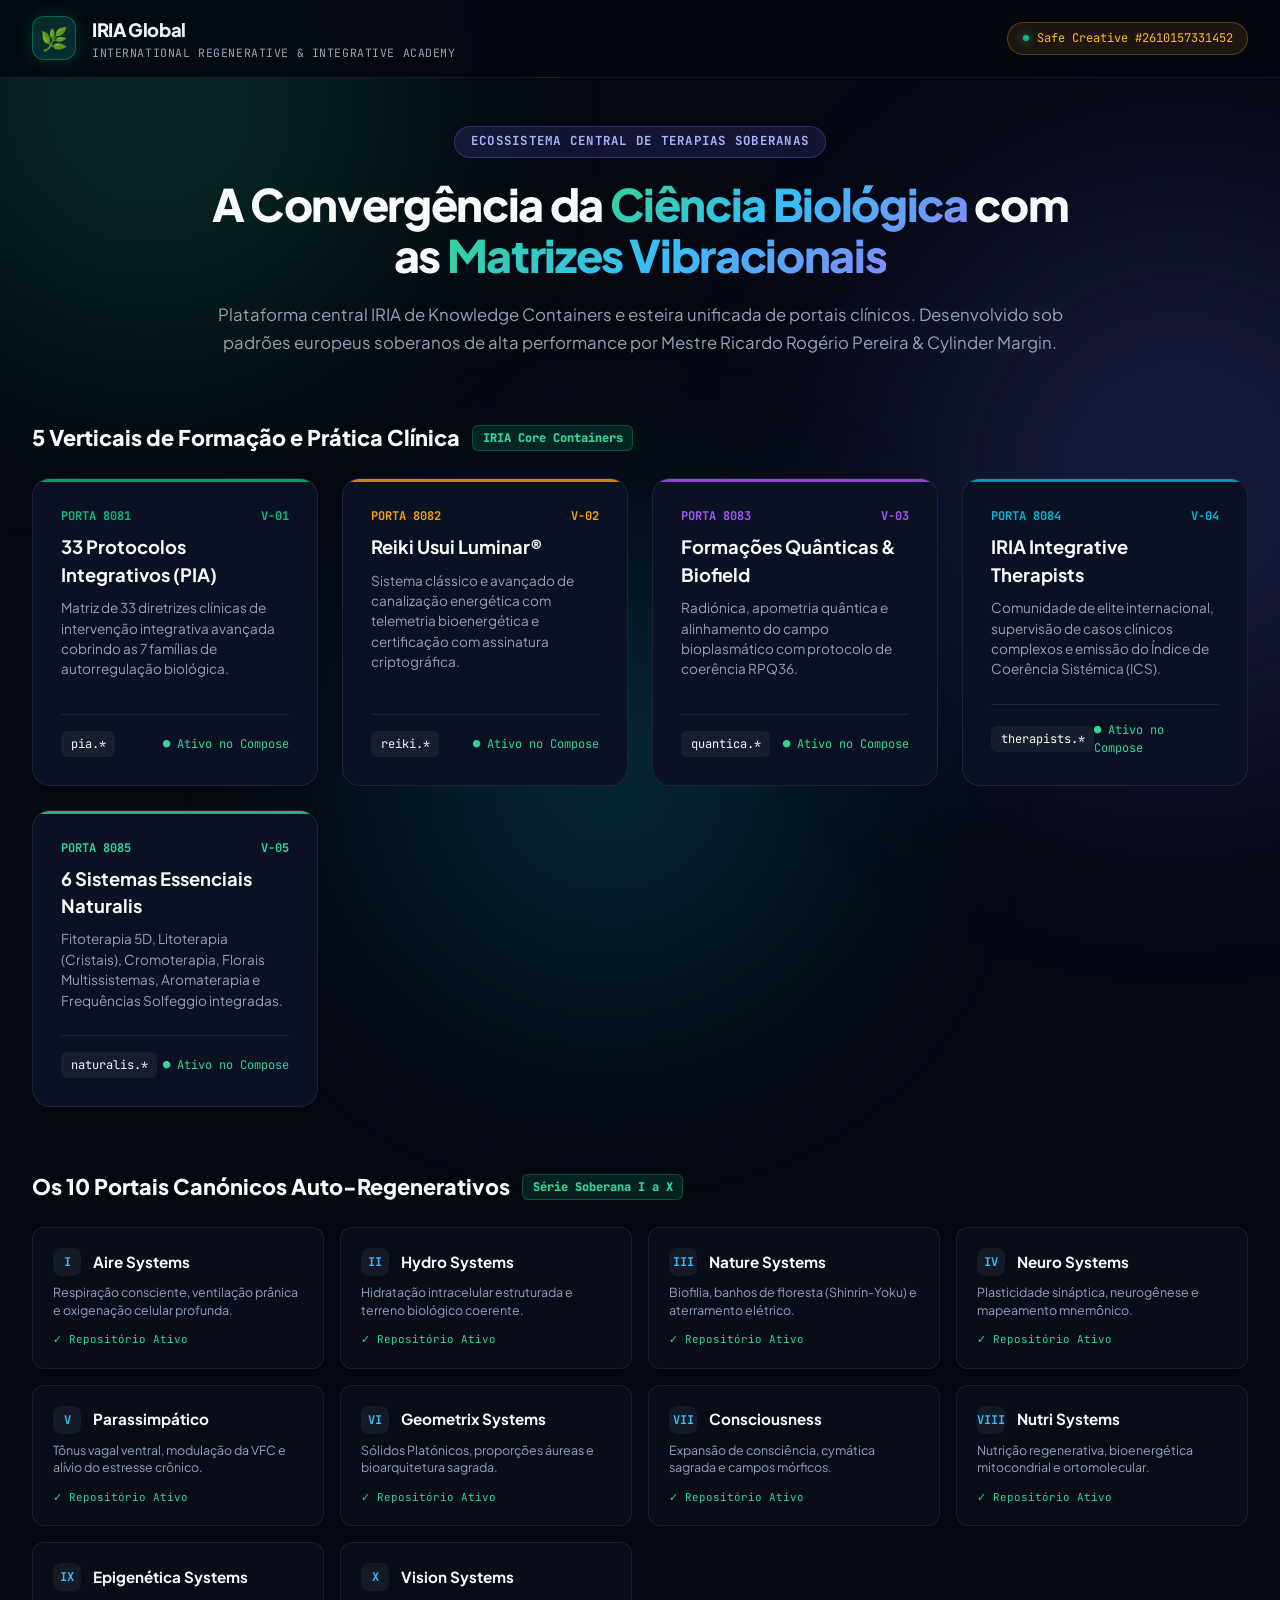
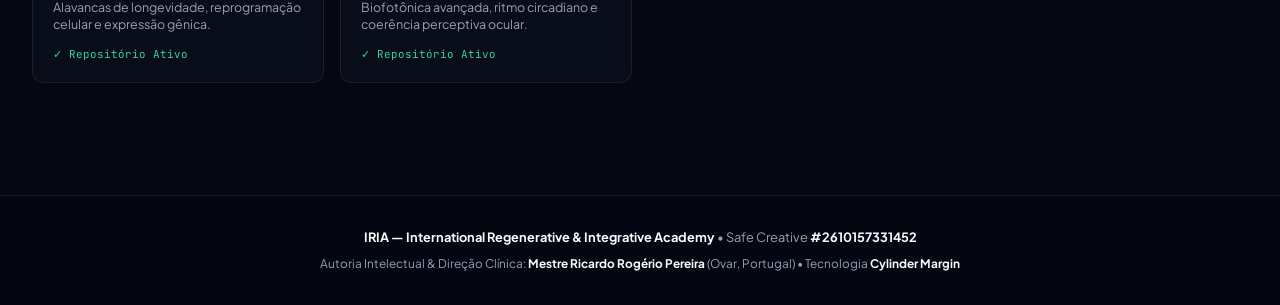
==== hub/index.html @ e81fe2b5 "feat(hub): adicionar Dockerfile raiz e Portal Central Soberano Hub da IRIA" ====
<!DOCTYPE html>
<html lang="pt-PT">
<head>
  <meta charset="UTF-8" />
  <meta name="viewport" content="width=device-width, initial-scale=1.0" />
  <meta name="description" content="IRIA — International Regenerative & Integrative Academy | Plataforma Central e Hub de Knowledge Containers Soberanos." />
  <meta name="author" content="Mestre Ricardo Rogério Pereira" />
  <meta name="copyright" content="Safe Creative #2610157331452" />
  <title>IRIA Global — International Regenerative & Integrative Academy</title>
  
  <link rel="preconnect" href="https://fonts.googleapis.com">
  <link rel="preconnect" href="https://fonts.gstatic.com" crossorigin>
  <link href="https://fonts.googleapis.com/css2?family=Plus+Jakarta+Sans:wght@300;400;500;600;700;800&family=JetBrains+Mono:wght@400;600;700&display=swap" rel="stylesheet">
  
  <style>
    :root {
      --bg-deep: #050811;
      --bg-surface: #0a1122;
      --bg-card: #0f1a33;
      --bg-card-hover: #162447;
      --border-subtle: rgba(255, 255, 255, 0.08);
      --border-active: rgba(16, 185, 129, 0.4);
      --accent-emerald: #10b981;
      --accent-cyan: #06b6d4;
      --accent-gold: #f59e0b;
      --accent-purple: #a855f7;
      --accent-indigo: #6366f1;
      --text-main: #f8fafc;
      --text-muted: #94a3b8;
      --font-sans: 'Plus Jakarta Sans', -apple-system, sans-serif;
      --font-mono: 'JetBrains Mono', monospace;
    }

    * { box-sizing: border-box; margin: 0; padding: 0; }
    body {
      background-color: var(--bg-deep);
      color: var(--text-main);
      font-family: var(--font-sans);
      min-height: 100vh;
      display: flex;
      flex-direction: column;
      overflow-x: hidden;
      line-height: 1.5;
    }

    /* Glow backdrop */
    .glow-orb {
      position: fixed;
      border-radius: 50%;
      filter: blur(120px);
      pointer-events: none;
      z-index: 0;
      opacity: 0.18;
    }
    .glow-1 { width: 500px; height: 500px; background: #10b981; top: -150px; left: -100px; }
    .glow-2 { width: 600px; height: 600px; background: #6366f1; top: 20%; right: -200px; }
    .glow-3 { width: 450px; height: 450px; background: #06b6d4; bottom: -100px; left: 30%; }

    header {
      position: sticky;
      top: 0;
      z-index: 50;
      background: rgba(5, 8, 17, 0.85);
      backdrop-filter: blur(16px);
      border-bottom: 1px solid var(--border-subtle);
      padding: 1rem 2rem;
      display: flex;
      justify-content: space-between;
      align-items: center;
    }

    .brand-group {
      display: flex;
      align-items: center;
      gap: 1rem;
    }

    .brand-logo {
      width: 44px;
      height: 44px;
      border-radius: 12px;
      background: linear-gradient(135deg, rgba(16, 185, 129, 0.2), rgba(6, 182, 212, 0.2));
      border: 1px solid rgba(16, 185, 129, 0.4);
      display: flex;
      align-items: center;
      justify-content: center;
      font-size: 1.4rem;
      box-shadow: 0 0 20px rgba(16, 185, 129, 0.2);
    }

    .brand-text h1 {
      font-size: 1.15rem;
      font-weight: 800;
      letter-spacing: -0.02em;
      background: linear-gradient(90deg, #f8fafc, #93c5fd);
      -webkit-background-clip: text;
      -webkit-text-fill-color: transparent;
    }

    .brand-text p {
      font-size: 0.72rem;
      color: var(--text-muted);
      font-family: var(--font-mono);
      letter-spacing: 0.05em;
      text-transform: uppercase;
    }

    .seal-badge {
      display: inline-flex;
      align-items: center;
      gap: 0.5rem;
      padding: 0.4rem 0.9rem;
      border-radius: 9999px;
      background: rgba(245, 158, 11, 0.1);
      border: 1px solid rgba(245, 158, 11, 0.3);
      font-family: var(--font-mono);
      font-size: 0.75rem;
      color: #fbbf24;
    }

    .seal-dot {
      width: 6px;
      height: 6px;
      background: #10b981;
      border-radius: 50%;
      box-shadow: 0 0 8px #10b981;
    }

    main {
      position: relative;
      z-index: 10;
      max-width: 1360px;
      margin: 0 auto;
      padding: 3rem 2rem;
      width: 100%;
    }

    .hero-section {
      text-align: center;
      max-width: 860px;
      margin: 0 auto 4rem auto;
    }

    .hero-tag {
      display: inline-block;
      padding: 0.35rem 1rem;
      border-radius: 9999px;
      background: rgba(99, 102, 241, 0.15);
      border: 1px solid rgba(99, 102, 241, 0.35);
      color: #a5b4fc;
      font-size: 0.78rem;
      font-weight: 700;
      letter-spacing: 0.1em;
      text-transform: uppercase;
      font-family: var(--font-mono);
      margin-bottom: 1.25rem;
    }

    .hero-section h2 {
      font-size: 2.8rem;
      font-weight: 800;
      letter-spacing: -0.03em;
      line-height: 1.15;
      margin-bottom: 1.25rem;
    }

    .hero-section h2 span {
      background: linear-gradient(135deg, #34d399, #38bdf8, #818cf8);
      -webkit-background-clip: text;
      -webkit-text-fill-color: transparent;
    }

    .hero-section p {
      font-size: 1.05rem;
      color: var(--text-muted);
      line-height: 1.7;
    }

    .section-title {
      font-size: 1.35rem;
      font-weight: 800;
      margin-bottom: 1.5rem;
      display: flex;
      align-items: center;
      gap: 0.75rem;
    }

    .section-title .pill {
      font-size: 0.75rem;
      font-family: var(--font-mono);
      padding: 0.2rem 0.6rem;
      border-radius: 6px;
      background: rgba(16, 185, 129, 0.15);
      color: #34d399;
      border: 1px solid rgba(16, 185, 129, 0.3);
    }

    /* Grid Verticais Core */
    .verticals-grid {
      display: grid;
      grid-template-columns: repeat(auto-fit, minmax(250px, 1fr));
      gap: 1.5rem;
      margin-bottom: 4rem;
    }

    .v-card {
      background: var(--bg-surface);
      border: 1px solid var(--border-subtle);
      border-radius: 18px;
      padding: 1.75rem;
      transition: all 0.25s cubic-bezier(0.16, 1, 0.3, 1);
      display: flex;
      flex-direction: column;
      position: relative;
      overflow: hidden;
    }

    .v-card::before {
      content: "";
      position: absolute;
      top: 0;
      left: 0;
      right: 0;
      height: 3px;
      background: var(--card-accent, #10b981);
      opacity: 0.8;
    }

    .v-card:hover {
      transform: translateY(-4px);
      border-color: rgba(255, 255, 255, 0.2);
      box-shadow: 0 16px 36px rgba(0, 0, 0, 0.4);
      background: var(--bg-card-hover);
    }

    .v-code {
      font-family: var(--font-mono);
      font-size: 0.75rem;
      color: var(--card-accent, #10b981);
      font-weight: 700;
      margin-bottom: 0.5rem;
      display: flex;
      justify-content: space-between;
      align-items: center;
    }

    .v-card h3 {
      font-size: 1.15rem;
      font-weight: 700;
      margin-bottom: 0.6rem;
    }

    .v-card p {
      font-size: 0.85rem;
      color: var(--text-muted);
      margin-bottom: 1.5rem;
      flex-grow: 1;
      line-height: 1.5;
    }

    .v-meta {
      display: flex;
      justify-content: space-between;
      align-items: center;
      padding-top: 1rem;
      border-top: 1px solid var(--border-subtle);
      font-size: 0.75rem;
      font-family: var(--font-mono);
      color: #64748b;
    }

    .v-badge {
      padding: 0.25rem 0.6rem;
      border-radius: 6px;
      background: rgba(255, 255, 255, 0.05);
      color: var(--text-main);
    }

    /* 10 Portais Canónicos Grid */
    .systems-grid {
      display: grid;
      grid-template-columns: repeat(auto-fill, minmax(240px, 1fr));
      gap: 1rem;
      margin-bottom: 4rem;
    }

    .s-item {
      background: rgba(11, 18, 32, 0.6);
      border: 1px solid var(--border-subtle);
      border-radius: 12px;
      padding: 1.25rem;
      display: flex;
      flex-direction: column;
      gap: 0.5rem;
      transition: all 0.2s;
    }

    .s-item:hover {
      background: rgba(17, 28, 51, 0.9);
      border-color: rgba(6, 182, 212, 0.3);
      transform: translateY(-2px);
    }

    .s-header {
      display: flex;
      align-items: center;
      gap: 0.75rem;
    }

    .s-num {
      width: 28px;
      height: 28px;
      border-radius: 8px;
      background: rgba(255, 255, 255, 0.05);
      display: flex;
      align-items: center;
      justify-content: center;
      font-size: 0.75rem;
      font-family: var(--font-mono);
      font-weight: 700;
      color: #38bdf8;
    }

    .s-name {
      font-weight: 700;
      font-size: 0.95rem;
    }

    .s-desc {
      font-size: 0.78rem;
      color: var(--text-muted);
      line-height: 1.4;
    }

    .s-status {
      font-family: var(--font-mono);
      font-size: 0.68rem;
      color: #34d399;
      display: flex;
      align-items: center;
      gap: 0.35rem;
      margin-top: 0.25rem;
    }

    /* Footer */
    footer {
      margin-top: auto;
      border-top: 1px solid var(--border-subtle);
      background: rgba(5, 8, 17, 0.95);
      padding: 2rem;
      text-align: center;
      font-size: 0.8rem;
      color: var(--text-muted);
    }

    footer strong { color: #f8fafc; }
  </style>
</head>
<body>

  <div class="glow-orb glow-1"></div>
  <div class="glow-orb glow-2"></div>
  <div class="glow-orb glow-3"></div>

  <!-- Header -->
  <header>
    <div class="brand-group">
      <div class="brand-logo">🌿</div>
      <div class="brand-text">
        <h1>IRIA Global</h1>
        <p>International Regenerative & Integrative Academy</p>
      </div>
    </div>

    <div class="seal-badge">
      <div class="seal-dot"></div>
      <span>Safe Creative #2610157331452</span>
    </div>
  </header>

  <!-- Main Content -->
  <main>
    <!-- Hero Section -->
    <section class="hero-section">
      <div class="hero-tag">Ecossistema Central de Terapias Soberanas</div>
      <h2>A Convergência da <span>Ciência Biológica</span> com as <span>Matrizes Vibracionais</span></h2>
      <p>
        Plataforma central IRIA de Knowledge Containers e esteira unificada de portais clínicos.
        Desenvolvido sob padrões europeus soberanos de alta performance por Mestre Ricardo Rogério Pereira & Cylinder Margin.
      </p>
    </section>

    <!-- 5 Verticais Core -->
    <div class="section-title">
      <span>5 Verticais de Formação e Prática Clínica</span>
      <span class="pill">IRIA Core Containers</span>
    </div>

    <div class="verticals-grid">
      <!-- 01 PIA -->
      <div class="v-card" style="--card-accent: #10b981;">
        <div class="v-code">
          <span>PORTA 8081</span>
          <span>V-01</span>
        </div>
        <h3>33 Protocolos Integrativos (PIA)</h3>
        <p>Matriz de 33 diretrizes clínicas de intervenção integrativa avançada cobrindo as 7 famílias de autorregulação biológica.</p>
        <div class="v-meta">
          <span class="v-badge">pia.*</span>
          <span style="color: #34d399;">● Ativo no Compose</span>
        </div>
      </div>

      <!-- 02 REIKI -->
      <div class="v-card" style="--card-accent: #f59e0b;">
        <div class="v-code">
          <span>PORTA 8082</span>
          <span>V-02</span>
        </div>
        <h3>Reiki Usui Luminar®</h3>
        <p>Sistema clássico e avançado de canalização energética com telemetria bioenergética e certificação com assinatura criptográfica.</p>
        <div class="v-meta">
          <span class="v-badge">reiki.*</span>
          <span style="color: #34d399;">● Ativo no Compose</span>
        </div>
      </div>

      <!-- 03 QUÂNTICA -->
      <div class="v-card" style="--card-accent: #a855f7;">
        <div class="v-code">
          <span>PORTA 8083</span>
          <span>V-03</span>
        </div>
        <h3>Formações Quânticas & Biofield</h3>
        <p>Radiónica, apometria quântica e alinhamento do campo bioplasmático com protocolo de coerência RPQ36.</p>
        <div class="v-meta">
          <span class="v-badge">quantica.*</span>
          <span style="color: #34d399;">● Ativo no Compose</span>
        </div>
      </div>

      <!-- 04 THERAPISTS -->
      <div class="v-card" style="--card-accent: #06b6d4;">
        <div class="v-code">
          <span>PORTA 8084</span>
          <span>V-04</span>
        </div>
        <h3>IRIA Integrative Therapists</h3>
        <p>Comunidade de elite internacional, supervisão de casos clínicos complexos e emissão do Índice de Coerência Sistémica (ICS).</p>
        <div class="v-meta">
          <span class="v-badge">therapists.*</span>
          <span style="color: #34d399;">● Ativo no Compose</span>
        </div>
      </div>

      <!-- 05 NATURALIS -->
      <div class="v-card" style="--card-accent: #34d399;">
        <div class="v-code">
          <span>PORTA 8085</span>
          <span>V-05</span>
        </div>
        <h3>6 Sistemas Essenciais Naturalis</h3>
        <p>Fitoterapia 5D, Litoterapia (Cristais), Cromoterapia, Florais Multissistemas, Aromaterapia e Frequências Solfeggio integradas.</p>
        <div class="v-meta">
          <span class="v-badge">naturalis.*</span>
          <span style="color: #34d399;">● Ativo no Compose</span>
        </div>
      </div>
    </div>

    <!-- 10 Portais Canónicos -->
    <div class="section-title">
      <span>Os 10 Portais Canónicos Auto-Regenerativos</span>
      <span class="pill">Série Soberana I a X</span>
    </div>

    <div class="systems-grid">
      <div class="s-item">
        <div class="s-header">
          <div class="s-num">I</div>
          <div class="s-name">Aire Systems</div>
        </div>
        <div class="s-desc">Respiração consciente, ventilação prânica e oxigenação celular profunda.</div>
        <div class="s-status">✓ Repositório Ativo</div>
      </div>

      <div class="s-item">
        <div class="s-header">
          <div class="s-num">II</div>
          <div class="s-name">Hydro Systems</div>
        </div>
        <div class="s-desc">Hidratação intracelular estruturada e terreno biológico coerente.</div>
        <div class="s-status">✓ Repositório Ativo</div>
      </div>

      <div class="s-item">
        <div class="s-header">
          <div class="s-num">III</div>
          <div class="s-name">Nature Systems</div>
        </div>
        <div class="s-desc">Biofilia, banhos de floresta (Shinrin-Yoku) e aterramento elétrico.</div>
        <div class="s-status">✓ Repositório Ativo</div>
      </div>

      <div class="s-item">
        <div class="s-header">
          <div class="s-num">IV</div>
          <div class="s-name">Neuro Systems</div>
        </div>
        <div class="s-desc">Plasticidade sináptica, neurogênese e mapeamento mnemônico.</div>
        <div class="s-status">✓ Repositório Ativo</div>
      </div>

      <div class="s-item">
        <div class="s-header">
          <div class="s-num">V</div>
          <div class="s-name">Parassimpático</div>
        </div>
        <div class="s-desc">Tônus vagal ventral, modulação da VFC e alívio do estresse crônico.</div>
        <div class="s-status">✓ Repositório Ativo</div>
      </div>

      <div class="s-item">
        <div class="s-header">
          <div class="s-num">VI</div>
          <div class="s-name">Geometrix Systems</div>
        </div>
        <div class="s-desc">Sólidos Platónicos, proporções áureas e bioarquitetura sagrada.</div>
        <div class="s-status">✓ Repositório Ativo</div>
      </div>

      <div class="s-item">
        <div class="s-header">
          <div class="s-num">VII</div>
          <div class="s-name">Consciousness</div>
        </div>
        <div class="s-desc">Expansão de consciência, cymática sagrada e campos mórficos.</div>
        <div class="s-status">✓ Repositório Ativo</div>
      </div>

      <div class="s-item">
        <div class="s-header">
          <div class="s-num">VIII</div>
          <div class="s-name">Nutri Systems</div>
        </div>
        <div class="s-desc">Nutrição regenerativa, bioenergética mitocondrial e ortomolecular.</div>
        <div class="s-status">✓ Repositório Ativo</div>
      </div>

      <div class="s-item">
        <div class="s-header">
          <div class="s-num">IX</div>
          <div class="s-name">Epigenética Systems</div>
        </div>
        <div class="s-desc">Alavancas de longevidade, reprogramação celular e expressão gênica.</div>
        <div class="s-status">✓ Repositório Ativo</div>
      </div>

      <div class="s-item">
        <div class="s-header">
          <div class="s-num">X</div>
          <div class="s-name">Vision Systems</div>
        </div>
        <div class="s-desc">Biofotônica avançada, ritmo circadiano e coerência perceptiva ocular.</div>
        <div class="s-status">✓ Repositório Ativo</div>
      </div>
    </div>
  </main>

  <!-- Footer -->
  <footer>
    <p>
      <strong>IRIA — International Regenerative & Integrative Academy</strong> • Safe Creative <strong>#2610157331452</strong>
    </p>
    <p style="margin-top: 0.5rem; font-size: 0.74rem;">
      Autoria Intelectual & Direção Clínica: <strong>Mestre Ricardo Rogério Pereira</strong> (Ovar, Portugal) • Tecnologia <strong>Cylinder Margin</strong>
    </p>
  </footer>

</body>
</html>
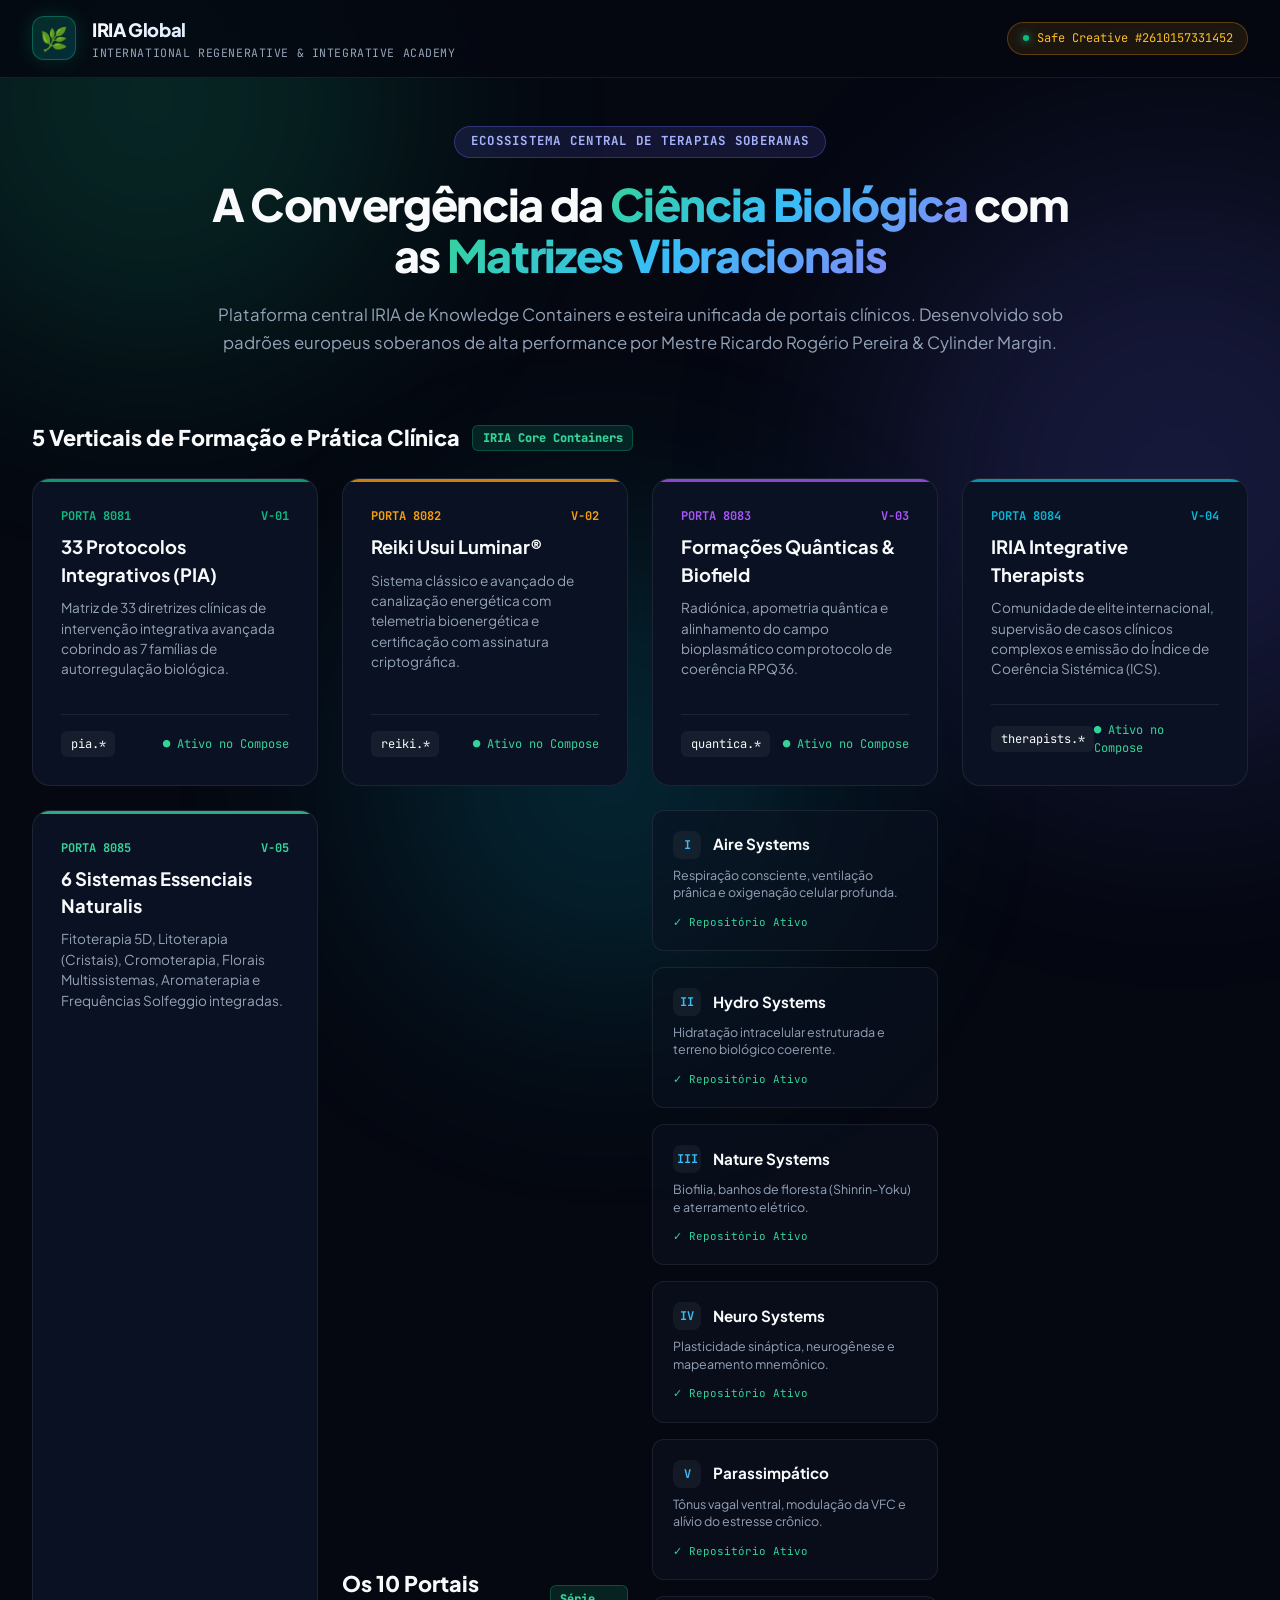
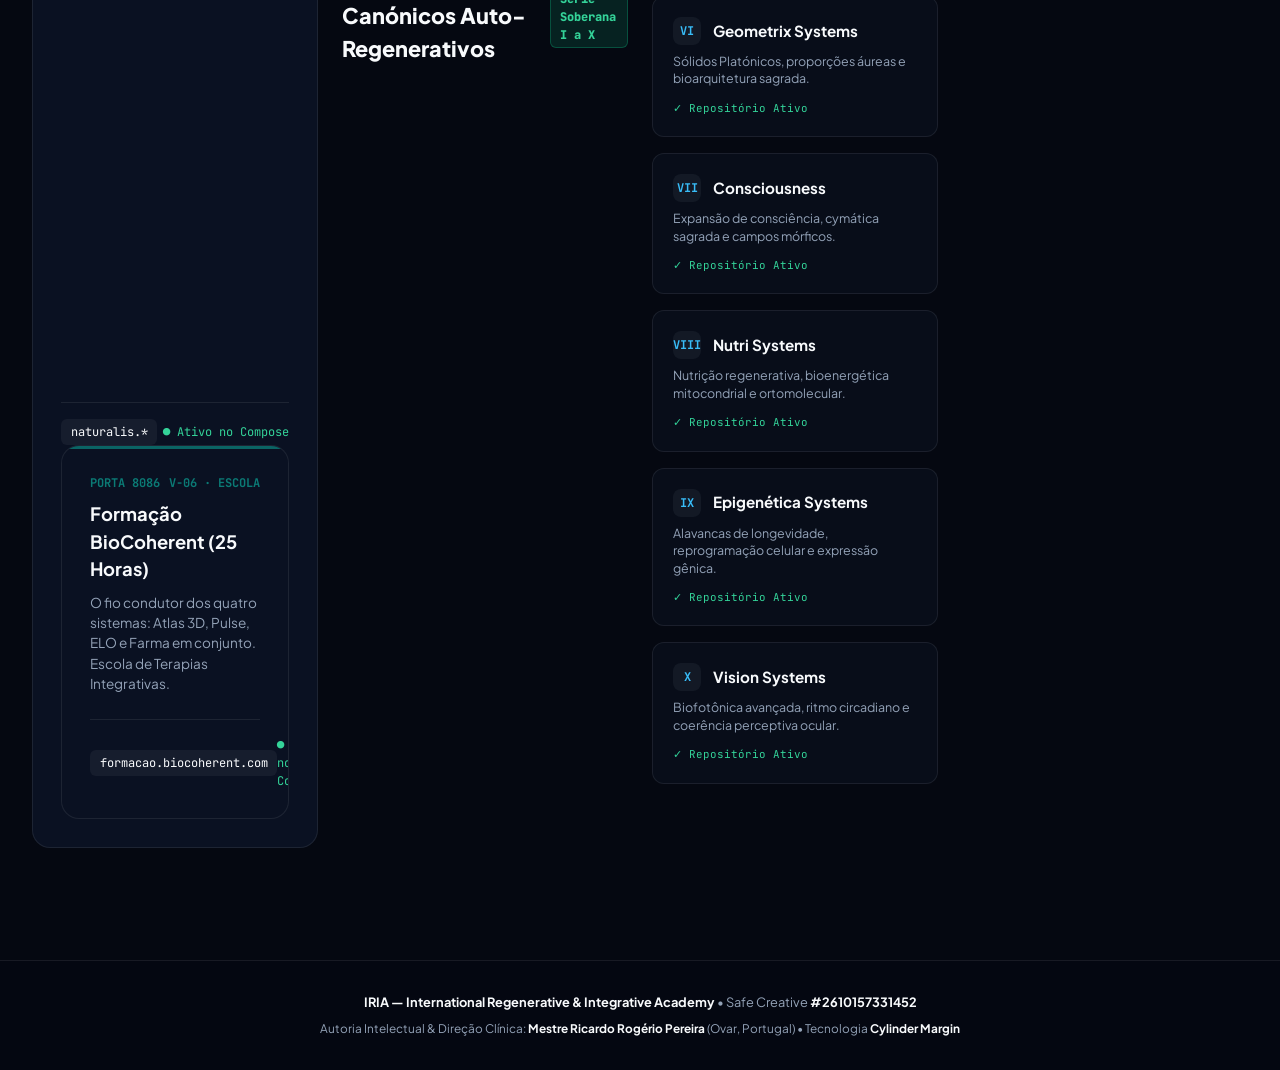
==== commit 619b9e89: "feat(vertical-06): adicionar Formacao BioCoherent 25h para formacao.biocoherent.com na Escola de Ter" ====
--- a/hub/index.html
+++ b/hub/index.html
@@ -465,6 +465,18 @@
           <span class="v-badge">naturalis.*</span>
           <span style="color: #34d399;">● Ativo no Compose</span>
         </div>
+      <!-- 06 FORMAÇÃO BIOCOHERENT -->
+      <div class="v-card" style="--card-accent: #0b7a75;">
+        <div class="v-code">
+          <span>PORTA 8086</span>
+          <span>V-06 · ESCOLA</span>
+        </div>
+        <h3>Formação BioCoherent (25 Horas)</h3>
+        <p>O fio condutor dos quatro sistemas: Atlas 3D, Pulse, ELO e Farma em conjunto. Escola de Terapias Integrativas.</p>
+        <div class="v-meta">
+          <span class="v-badge">formacao.biocoherent.com</span>
+          <span style="color: #34d399;">● Ativo no Compose</span>
+        </div>
       </div>
     </div>
 
